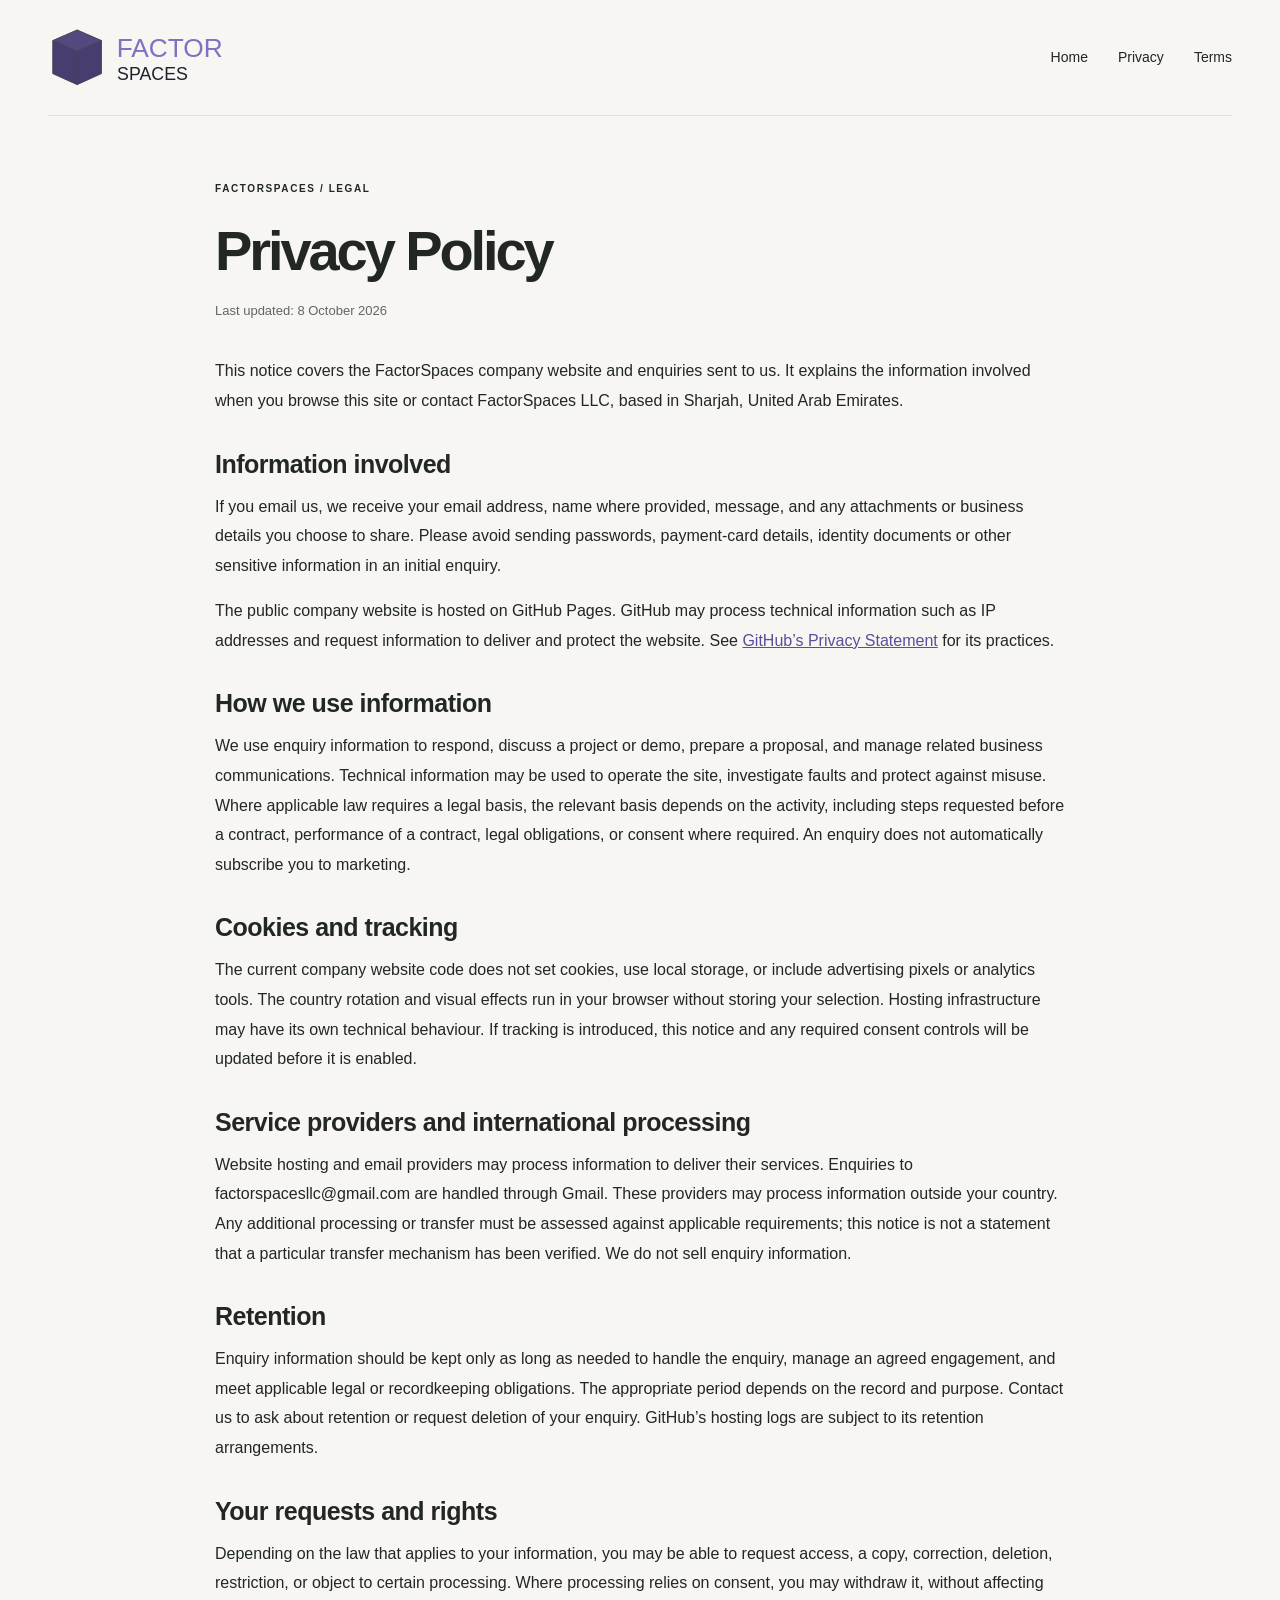
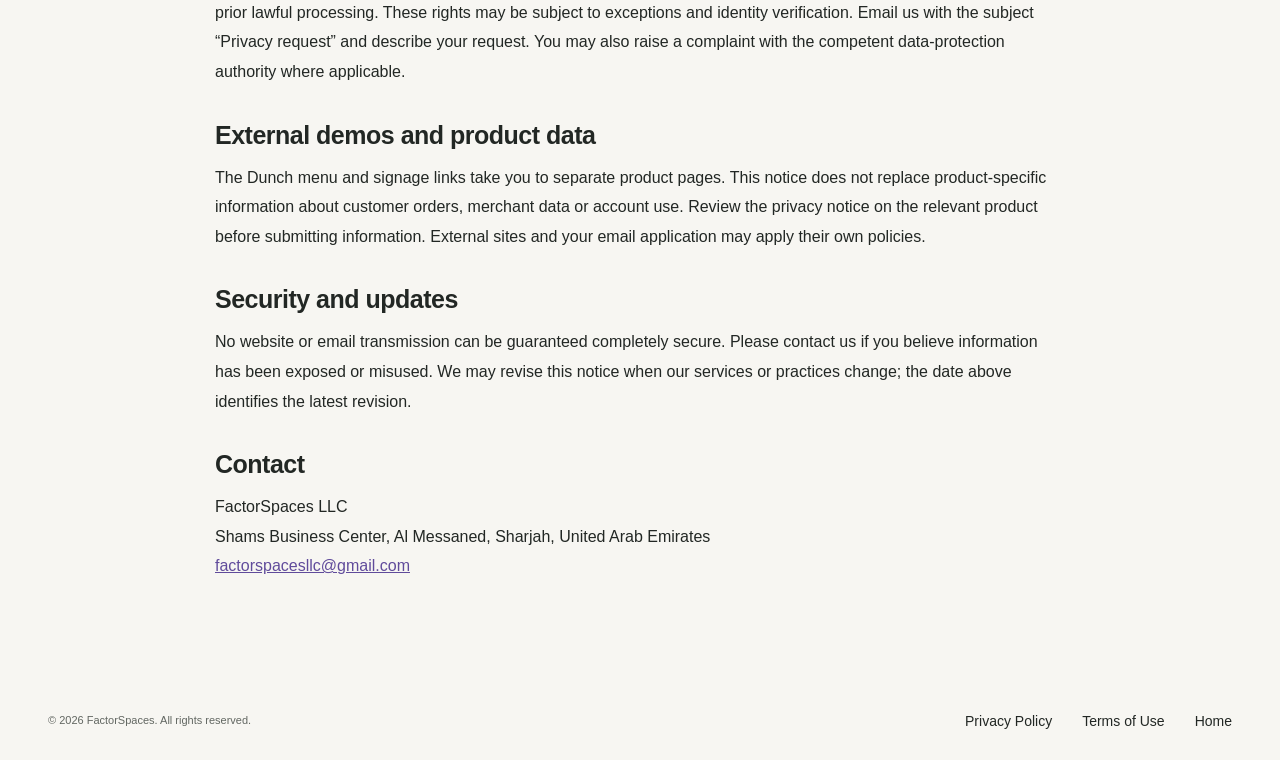
==== privacy.html @ e3635800 "Refresh FactorSpaces website for GCC products and services" ====
<!DOCTYPE html>
<html lang="en"><head><meta charset="UTF-8"><meta name="viewport" content="width=device-width, initial-scale=1"><title>Privacy Policy | FactorSpaces</title><meta name="description" content="Privacy Policy for the FactorSpaces company website and enquiries."><link rel="canonical" href="https://www.factorspaces.com/privacy.html"><link rel="icon" type="image/svg+xml" href="assets/factorspaces-cube.svg"><link rel="stylesheet" href="style.css"></head><body><a class="skip-link" href="#main">Skip to content</a><header class="site-header wrap"><a class="brand" href="index.html"><img class="brand-logo" src="assets/factorspaces-logo.svg" alt="FactorSpaces" width="470" height="145"></a><nav aria-label="Legal navigation"><a href="index.html">Home</a><a href="privacy.html">Privacy</a><a href="terms.html">Terms</a></nav></header><main id="main" class="legal-page wrap"><p class="eyebrow">FACTORSPACES / LEGAL</p><h1>Privacy Policy</h1><p class="legal-date">Last updated: 8 October 2026</p><p>This notice covers the FactorSpaces company website and enquiries sent to us. It explains the information involved when you browse this site or contact FactorSpaces LLC, based in Sharjah, United Arab Emirates.</p>
<h2>Information involved</h2><p>If you email us, we receive your email address, name where provided, message, and any attachments or business details you choose to share. Please avoid sending passwords, payment-card details, identity documents or other sensitive information in an initial enquiry.</p><p>The public company website is hosted on GitHub Pages. GitHub may process technical information such as IP addresses and request information to deliver and protect the website. See <a href="https://docs.github.com/en/site-policy/privacy-policies/github-general-privacy-statement">GitHub’s Privacy Statement</a> for its practices.</p>
<h2>How we use information</h2><p>We use enquiry information to respond, discuss a project or demo, prepare a proposal, and manage related business communications. Technical information may be used to operate the site, investigate faults and protect against misuse. Where applicable law requires a legal basis, the relevant basis depends on the activity, including steps requested before a contract, performance of a contract, legal obligations, or consent where required. An enquiry does not automatically subscribe you to marketing.</p>
<h2>Cookies and tracking</h2><p>The current company website code does not set cookies, use local storage, or include advertising pixels or analytics tools. The country rotation and visual effects run in your browser without storing your selection. Hosting infrastructure may have its own technical behaviour. If tracking is introduced, this notice and any required consent controls will be updated before it is enabled.</p>
<h2>Service providers and international processing</h2><p>Website hosting and email providers may process information to deliver their services. Enquiries to factorspacesllc@gmail.com are handled through Gmail. These providers may process information outside your country. Any additional processing or transfer must be assessed against applicable requirements; this notice is not a statement that a particular transfer mechanism has been verified. We do not sell enquiry information.</p>
<h2>Retention</h2><p>Enquiry information should be kept only as long as needed to handle the enquiry, manage an agreed engagement, and meet applicable legal or recordkeeping obligations. The appropriate period depends on the record and purpose. Contact us to ask about retention or request deletion of your enquiry. GitHub’s hosting logs are subject to its retention arrangements.</p>
<h2>Your requests and rights</h2><p>Depending on the law that applies to your information, you may be able to request access, a copy, correction, deletion, restriction, or object to certain processing. Where processing relies on consent, you may withdraw it, without affecting prior lawful processing. These rights may be subject to exceptions and identity verification. Email us with the subject “Privacy request” and describe your request. You may also raise a complaint with the competent data-protection authority where applicable.</p>
<h2>External demos and product data</h2><p>The Dunch menu and signage links take you to separate product pages. This notice does not replace product-specific information about customer orders, merchant data or account use. Review the privacy notice on the relevant product before submitting information. External sites and your email application may apply their own policies.</p>
<h2>Security and updates</h2><p>No website or email transmission can be guaranteed completely secure. Please contact us if you believe information has been exposed or misused. We may revise this notice when our services or practices change; the date above identifies the latest revision.</p>
<h2>Contact</h2><p>FactorSpaces LLC<br>Shams Business Center, Al Messaned, Sharjah, United Arab Emirates<br><a href="mailto:factorspacesllc@gmail.com?subject=Privacy%20request">factorspacesllc@gmail.com</a></p></main><footer class="wrap"><p>© 2026 FactorSpaces. All rights reserved.</p><nav aria-label="Footer navigation"><a href="privacy.html">Privacy Policy</a><a href="terms.html">Terms of Use</a><a href="index.html">Home</a></nav></footer></body></html>
---- style.css ----
:root {
  --paper:#f7f6f2;
  --ink:#222724;
  --muted:#626762;
  --accent:#604b9b;
  --line:#dedfd8;
  --font:Arial,Helvetica,sans-serif
}
* {
  box-sizing:border-box
}
html {
  scroll-behavior:smooth;
  scroll-padding-top:28px
}
body {
  margin:0;
  background:var(--paper);
  color:var(--ink);
  font-family:var(--font);
  line-height:1.6
}
a {
  color:inherit;
  text-decoration:none
}
a:focus-visible {
  outline:3px solid var(--accent);
  outline-offset:6px;
  border-radius:3px
}
p,h1,h2,h3 {
  margin:0
}
h1,h2,h3 {
  line-height:1.08;
  letter-spacing:-.055em
}
em {
  font-style:normal;
  color:var(--accent)
}
.wrap {
  width:min(1240px,calc(100% - 96px));
  margin-inline:auto
}
.skip-link {
  position:absolute;
  top:-100px;
  left:20px;
  padding:12px;
  background:white;
  z-index:10
}
.skip-link:focus {
  top:12px
}
.site-header {
  display:flex;
  align-items:center;
  justify-content:space-between;
  padding-block:28px;
  border-bottom:1px solid var(--line);
  gap:24px
}
.brand {
  display:flex;
  align-items:center;
  gap:10px;
  font-size:22px;
  font-weight:750;
  letter-spacing:-1px
}
nav {
  display:flex;
  gap:30px;
  font-size:14px
}
nav a:hover,.text-link:hover {
  color:var(--accent)
}
.button {
  display:inline-flex;
  justify-content:space-between;
  align-items:center;
  gap:30px;
  background:var(--accent);
  color:white;
  padding:15px 22px;
  border-radius:5px;
  font-size:14px;
  font-weight:700;
  transition:background .2s
}
.button:hover {
  background:#493d70
}
.button.small {
  padding:11px 18px
}
.hero {
  display:grid;
  grid-template-columns:1.3fr 1fr;
  gap:45px;
  align-items:center;
  padding-block:90px 82px
}
.eyebrow {
  font-size:10px;
  font-weight:700;
  letter-spacing:1.6px;
  display:flex;
  align-items:center;
  gap:9px;
  margin-bottom:24px
}
.dot {
  height:7px;
  width:7px;
  border-radius:50%;
  background:var(--accent)
}
h1 {
  font-size:clamp(42px,4.8vw,68px);
  font-weight:650;
  line-height:1.07
}
.intro {
  font-size:17px;
  color:var(--muted);
  max-width:550px;
  margin-top:28px;
  line-height:1.75
}
.hero-actions {
  display:flex;
  align-items:center;
  gap:26px;
  margin-top:32px
}
.text-link {
  display:inline-flex;
  align-items:center;
  justify-content:space-between;
  gap:16px;
  font-size:14px;
  font-weight:700
}
.hero-note {
  font-size:12px;
  color:var(--muted);
  margin-top:22px
}
.hero-art {
  position:relative;
  height:400px;
  overflow:hidden;
  background:#efedf4;
  border:1px solid #e1dce9;
  border-radius:9px
}
.art-grid {
  position:absolute;
  inset:0;
  background-image:linear-gradient(#d9d2e6 1px,transparent 1px),linear-gradient(90deg,#d9d2e6 1px,transparent 1px);
  background-size:40px 40px;
  opacity:.45
}
.orbit {
  position:absolute;
  border:1px solid #bcb0d0;
  border-radius:50%;
  width:310px;
  height:310px;
  top:45px;
  left:calc(50% - 155px)
}
.orbit-two {
  width:210px;
  height:210px;
  top:95px;
  left:calc(50% - 105px);
  border-style:dashed
}
.art-label {
  position:absolute;
  left:24px;
  font-size:9px;
  letter-spacing:1.4px;
  color:#635873;
  font-weight:700
}
.top-label {
  top:20px
}
.bottom-label {
  bottom:20px
}
.art-center {
  position:absolute;
  top:145px;
  left:calc(50% - 55px);
  width:110px;
  height:110px;
  border-radius:24px;
  background:var(--accent);
  box-shadow:0 18px 40px #604b9b28;
  display:grid;
  place-items:center;
  transform:rotate(-10deg)
}
.art-tile {
  position:absolute;
  display:flex;
  align-items:center;
  gap:10px;
  padding:12px 18px;
  background:var(--paper);
  border:1px solid #d8cfe5;
  box-shadow:0 8px 24px #493d700d;
  border-radius:7px;
  font-size:12px;
  font-weight:bold
}
.tile-symbol {
  font-size:25px;
  color:var(--accent)
}
.tile-software {
  top:70px;
  left:32px;
  transform:rotate(-6deg)
}
.tile-store {
  top:180px;
  right:16px;
  transform:rotate(7deg)
}
.tile-create {
  bottom:65px;
  left:53px;
  transform:rotate(-4deg)
}
.capability-strip {
  border-block:1px solid var(--line)
}
.capability-strip .wrap {
  display:flex;
  justify-content:space-between;
  align-items:center;
  gap:20px;
  padding-block:20px;
  font-size:10px;
  font-weight:700;
  letter-spacing:1.8px
}
.capability-strip span:nth-child(even) {
  color:var(--accent);
  font-size:19px
}
.section {
  padding-block:90px
}
.section-heading {
  display:flex;
  justify-content:space-between;
  gap:50px;
  align-items:flex-end;
  margin-bottom:40px
}
h2 {
  font-size:clamp(32px,3.5vw,46px);
  font-weight:600
}
.section-heading>p {
  max-width:330px;
  color:var(--muted);
  font-size:15px
}
.product-grid {
  display:grid;
  grid-template-columns:1fr 1fr;
  gap:24px
}
.product-card {
  border:1px solid var(--line);
  border-radius:8px;
  overflow:hidden;
  background:#fff
}
.product-visual {
  height:300px;
  position:relative;
  display:flex;
  align-items:center;
  justify-content:center;
  overflow:hidden
}
.pos-visual {
  background:#eee9f8
}
.mock-pos {
  width:85%;
  max-width:430px;
  background:#fff;
  border:7px solid #29343e;
  border-radius:10px;
  box-shadow:0 15px 0 -6px #29343e22;
  transform:rotate(-3deg)
}
.mock-top {
  display:flex;
  justify-content:space-between;
  align-items:center;
  padding:12px;
  border-bottom:1px solid #eee;
  font-size:12px
}
.mock-top span {
  font-size:8px;
  color:#626762
}
.pos-body {
  display:grid;
  grid-template-columns:1.7fr 1fr;
  padding:12px;
  gap:10px
}
.pos-items {
  display:grid;
  grid-template-columns:repeat(3,1fr);
  gap:6px;
  font-size:7px;
  color:#515856
}
.pos-items>span {
  background:#f0f2f5;
  border-radius:3px;
  padding:7px;
  text-align:center
}
.pos-items .food-tile {
  font-size:25px;
  background:#e8edf9;
  color:#344a95
}
.food-tile small {
  display:block;
  font-size:8px;
  color:#303a43
}
.pos-order {
  font-size:9px;
  border-left:1px solid #eee;
  padding-left:10px;
  display:flex;
  flex-direction:column;
  gap:10px
}
.mock-line {
  height:4px;
  background:#e4e7ee;
  width:100%
}
.mock-line.short {
  width:65%
}
.mock-pay {
  background:var(--accent);
  padding:7px;
  color:white;
  text-align:center;
  border-radius:3px;
  margin-top:auto;
  font-size:8px
}
.visual-caption {
  position:absolute;
  bottom:12px;
  left:20px;
  font-size:8px;
  letter-spacing:1px;
  color:#525b70
}
.dunch-visual {
  background:#edf0df;
  gap:30px
}
.dunch-side {
  font-size:23px;
  line-height:1.3;
  letter-spacing:-.7px
}
.dunch-side strong {
  color:#4d663d;
  font-weight:600
}
.mock-phone {
  width:145px;
  height:250px;
  border:5px solid #30352e;
  border-radius:22px;
  background:#fff;
  padding:12px 9px;
  transform:rotate(6deg);
  box-shadow:10px 12px 0 #53693e12
}
.phone-speaker {
  height:4px;
  width:35px;
  background:#30352e;
  border-radius:4px;
  margin:-6px auto 13px
}
.mock-phone>b {
  font-size:23px;
  letter-spacing:-1px
}
.mock-phone>b span {
  font-size:10px;
  color:#597448
}
.mock-phone>small {
  display:block;
  font-size:6px;
  letter-spacing:1px;
  margin:4px 0
}
.phone-food {
  background:#e8ecd7;
  border-radius:7px;
  height:57px;
  display:grid;
  place-items:center;
  font-size:40px;
  color:#7a8948
}
.phone-row {
  display:flex;
  justify-content:space-between;
  padding:9px 0;
  border-bottom:1px solid #eee;
  font-size:7px
}
.phone-checkout {
  background:#365c3f;
  color:#fff;
  font-size:7px;
  text-align:center;
  padding:9px 2px;
  border-radius:4px;
  margin-top:10px
}
.product-copy {
  padding:30px
}
.product-title {
  display:flex;
  align-items:center;
  justify-content:space-between;
  gap:10px;
  flex-wrap:wrap
}
h3 {
  font-size:26px;
  font-weight:650
}
.status {
  font-size:10px;
  background:#f2f3ef;
  color:#51594b;
  padding:5px 9px;
  border-radius:20px
}
.product-copy>p {
  font-size:14px;
  color:var(--muted);
  margin-top:18px
}
.tags {
  display:flex;
  flex-wrap:wrap;
  gap:8px;
  margin-block:20px 25px
}
.tags span {
  font-size:10px;
  padding:4px 8px;
  border:1px solid var(--line);
  border-radius:3px
}
.services-section {
  background:#eeebf1;
  border-block:1px solid var(--line)
}
.service-grid {
  display:grid;
  grid-template-columns:repeat(2,1fr);
  gap:20px
}
.service-card {
  background:var(--paper);
  border:1px solid var(--line);
  border-radius:7px;
  padding:32px;
  display:flex;
  flex-direction:column
}
.service-top {
  display:flex;
  justify-content:space-between;
  align-items:center;
  margin-bottom:30px
}
.service-icon {
  background:#ece6f6;
  color:var(--accent);
  width:43px;
  height:43px;
  display:grid;
  place-items:center;
  font-size:27px;
  border-radius:7px
}
.service-number {
  font-size:11px;
  color:var(--muted)
}
.service-card h3 {
  font-size:28px;
  line-height:1.15
}
.service-card p {
  color:var(--muted);
  font-size:14px;
  margin-top:18px;
  max-width:440px
}
.service-card ul {
  padding-left:18px;
  color:var(--muted);
  font-size:13px;
  line-height:1.9;
  margin-block:18px 28px
}
.service-card .text-link {
  margin-top:auto;
  border-top:1px solid var(--line);
  padding-top:20px;
  align-self:stretch
}
.service-note {
  font-size:12px;
  color:var(--muted);
  max-width:780px;
  margin-top:26px
}
.about-section {
  display:grid;
  grid-template-columns:1fr 1fr;
  gap:60px
}
.about-copy p {
  font-size:15px;
  color:var(--muted);
  margin-bottom:22px
}
.about-copy .large-copy {
  font-size:23px;
  line-height:1.5;
  color:var(--ink);
  letter-spacing:-.6px
}
.contact-section {
  background:var(--accent);
  color:white;
  padding-block:70px
}
.contact-inner {
  display:grid;
  grid-template-columns:1.3fr 1fr;
  gap:70px;
  align-items:center
}
.contact-inner .eyebrow {
  color:#e9e1ff
}
.contact-inner h2 {
  font-size:48px
}
.contact-inner>div>p:not(.eyebrow) {
  max-width:440px;
  font-size:15px;
  margin-block:24px
}
.button.light {
  background:var(--paper);
  color:var(--accent)
}
.button.light:hover {
  background:#e9e1f6
}
.contact-details {
  border-left:1px solid #ffffff50;
  padding-left:40px
}
.contact-details>span {
  display:block;
  font-size:10px;
  letter-spacing:1.5px;
  color:#e9e1ff;
  margin-bottom:10px
}
.contact-details>a {
  display:block;
  font-size:clamp(14px,1.6vw,22px);
  letter-spacing:-.5px;
  margin-bottom:32px;
  overflow-wrap:anywhere
}
.contact-details a:hover {
  text-decoration:underline
}
.contact-details p {
  font-size:15px
}
footer {
  display:flex;
  align-items:center;
  justify-content:space-between;
  gap:20px;
  padding-block:28px
}
footer .brand {
  font-size:18px
}
footer p,footer .text-link {
  font-size:11px;
  color:var(--muted)
}

@media(min-width:1500px) {
  .hero {
  padding-block:110px
}
.hero-art {
  height:430px
}

}

@media(max-width:1000px) {
  .wrap {
  width:calc(100% - 48px)
}
.hero {
  gap:25px;
  padding-block:60px
}
.hero-art {
  height:350px
}
.hero-actions {
  gap:16px;
  flex-wrap:wrap
}
.tile-software {
  left:14px
}
.tile-store {
  right:8px
}
.tile-create {
  left:28px
}
.dunch-side {
  font-size:18px
}
.dunch-visual {
  gap:20px
}
.product-copy {
  padding:23px
}
.section {
  padding-block:65px
}
.contact-inner {
  gap:30px
}
.contact-details {
  padding-left:25px
}
.header-cta {
  display:none
}

}

@media(max-width:700px) {
  .wrap {
  width:calc(100% - 36px)
}
.site-header {
  flex-wrap:wrap;
  gap:18px;
  padding-block:20px
}
nav {
  width:100%;
  justify-content:space-between;
  gap:15px;
  font-size:13px
}
.hero {
  grid-template-columns:1fr;
  gap:35px;
  padding-block:42px
}
.hero h1 {
  font-size:clamp(38px,8.9vw,60px)
}
.hero .eyebrow {
  font-size:8px;
  letter-spacing:1.1px
}
.intro {
  font-size:16px
}
.hero-art {
  height:330px
}
.capability-strip .wrap {
  flex-wrap:wrap;
  justify-content:center;
  gap:10px 16px;
  font-size:8px;
  letter-spacing:1px
}
.capability-strip span:nth-child(even) {
  display:none
}
.section-heading {
  flex-direction:column;
  align-items:flex-start;
  gap:22px;
  margin-bottom:28px
}
.section-heading>p {
  max-width:100%
}
.product-grid,.service-grid,.about-section,.contact-inner {
  grid-template-columns:1fr
}
.product-visual {
  height:275px
}
.product-copy {
  padding:24px
}
.service-card {
  padding:26px
}
.about-section {
  gap:28px
}
.contact-inner h2 {
  font-size:40px
}
.contact-details {
  border-left:0;
  border-top:1px solid #ffffff50;
  padding:26px 0 0;
  margin-top:10px
}
.contact-details>a {
  font-size:21px
}
.contact-section {
  padding-block:50px
}
footer {
  flex-wrap:wrap
}
footer p {
  order:3;
  width:100%
}
.section {
  padding-block:50px
}
.eyebrow {
  margin-bottom:18px
}
.dunch-side {
  font-size:21px
}
.dunch-visual {
  gap:25px
}

}

@media(prefers-reduced-motion:reduce) {
  html {
  scroll-behavior:auto
}
*,*::before,*::after {
  transition:none!important;
  animation:none!important
}

}

/* Brand assets reconstructed from the supplied letterhead reference. */
.brand-logo { display:block; width:190px; height:auto; }
footer .brand-logo { width:160px; }
.art-center { background:transparent; box-shadow:none; transform:none; width:125px; height:145px; top:125px; left:calc(50% - 62px); }
.hero-cube { width:100%; height:100%; object-fit:contain; }
@media(max-width:700px) { .brand-logo { width:170px; } .art-center { top:100px; } }

/* GCC market selector and progressive motion. */
.market-showcase { margin-top:30px; }
.market-line { display:flex; align-items:center; flex-wrap:wrap; gap:7px; font-size:14px; }
.market-line strong { color:var(--accent); display:inline-block; min-width:100px; }
.market-controls[hidden] { display:none; }
.market-controls button { border:1px solid var(--line); border-radius:50%; width:28px; height:28px; color:var(--accent); background:transparent; cursor:pointer; }
button:focus-visible { outline:3px solid var(--accent); outline-offset:4px; }
.market-showcase .hero-note { margin-top:12px; }
.service-card, .product-card { transition:transform .25s, box-shadow .25s; }
.art-center { transition:transform .2s ease-out; }
.button span, .text-link span { display:inline-block; transition:transform .2s; }
@media(hover:hover) and (prefers-reduced-motion:no-preference) {
  .service-card:hover, .product-card:hover { transform:translateY(-4px); box-shadow:0 12px 28px #493d7010; }
  .button:hover span, .text-link:hover span { transform:translate(2px,-2px); }
}
@media(prefers-reduced-motion:no-preference) {
  .hero-cube { animation:cube-float 6s ease-in-out infinite; }
  .dot { animation:signal-pulse 3s ease-in-out infinite; }
}
@keyframes cube-float { 0%,100% { transform:translateY(0); } 50% { transform:translateY(-7px); } }
@keyframes signal-pulse { 0%,100% { box-shadow:0 0 0 0 #604b9b20; } 50% { box-shadow:0 0 0 5px #604b9b00; } }

.product-actions { display:flex; flex-wrap:wrap; gap:16px 24px; }
.sr-only { position:absolute; width:1px; height:1px; padding:0; margin:-1px; overflow:hidden; clip-path:inset(50%); white-space:nowrap; border:0; }

.signage-card { grid-column:1 / -1; display:grid; grid-template-columns:1fr 1fr; }
.signage-visual { background:#e9e4f1; height:100%; min-height:300px; padding:35px; }
.mock-screen { width:100%; max-width:480px; background:#faf8f3; border:9px solid #303038; border-radius:9px; box-shadow:0 15px 0 -7px #493d7020; transform:rotate(-2deg); padding:16px; }
.screen-heading { display:flex; justify-content:space-between; align-items:center; gap:12px; font-weight:700; font-size:15px; color:var(--accent); }
.screen-heading>span { font-size:6px; letter-spacing:1px; color:var(--muted); }
.screen-menu { display:grid; grid-template-columns:repeat(3,1fr); gap:9px; margin-top:15px; }
.screen-menu>div { background:#ede8f5; border-radius:4px; padding:10px 4px; text-align:center; }
.screen-dish { display:block; font-size:32px; color:#6d5b94; line-height:1.5; }
.screen-menu b { display:block; font-size:8px; }
.screen-menu small { display:block; font-size:6px; color:var(--muted); margin-top:4px; }
.screen-progress { display:flex; gap:4px; justify-content:center; margin-top:14px; }
.screen-progress span { height:3px; width:22px; background:#d4ccdf; border-radius:3px; }
.screen-progress span:first-child { background:var(--accent); }
@media(max-width:700px) { .signage-card { grid-template-columns:1fr; } .signage-visual { min-height:275px; padding:28px; } }

/* Clear primary actions with comfortable touch targets. */
.product-actions { align-items:center; gap:16px 22px; margin-top:6px; }
.product-cta { min-height:48px; padding:13px 19px; border:1px solid transparent; box-shadow:0 3px 0 #493d7020; font-size:13px; line-height:1.4; gap:22px; }
.product-cta:hover { background:#493d70; box-shadow:0 5px 14px #493d7026; }
.product-cta:active { box-shadow:none; }
.product-actions>.text-link { font-size:12px; min-height:44px; text-decoration:underline; text-underline-offset:5px; text-decoration-color:#c4b8d8; }
@media(max-width:420px) { .product-actions { align-items:stretch; flex-direction:column; gap:8px; } .product-actions>.text-link { align-self:flex-start; } }

/* Shared action footers keep product cards aligned. */
.product-card:not(.signage-card) { display:flex; flex-direction:column; }
.product-copy { display:flex; flex-direction:column; flex:1; }
.product-visual { flex-shrink:0; }
.product-actions { display:flex; flex-direction:column; align-items:flex-start; gap:8px; margin-top:auto; padding-top:4px; }
.product-cta { min-height:48px; padding:14px 20px; box-shadow:none; }
.product-cta:hover, .product-cta:active { box-shadow:none; }
.product-actions>.text-link { min-height:44px; display:inline-flex; align-items:center; font-size:13px; }
@media(min-width:701px) { .product-card:not(.signage-card) .product-actions { min-height:104px; } }
@media(max-width:700px) { .product-actions { align-items:stretch; } .product-cta { width:100%; justify-content:center; text-align:center; } .product-actions>.text-link { align-self:flex-start; } }

/* Illustrated menu, inspired by the live Dunch storefront. */
.dunch-visual { gap:28px; }
.dunch-side { font-size:22px; max-width:180px; }
.mock-phone.menu-inspired { width:172px; height:266px; padding:0; border:5px solid #30352e; border-radius:20px; background:#fcfaf3; transform:rotate(4deg); flex-shrink:0; overflow:hidden; }
.menu-inspired .phone-speaker { position:absolute; top:5px; left:calc(50% - 17px); margin:0; z-index:1; background:#ffffff80; }
.menu-preview-header { background:#28553f; color:#fff; padding:16px 10px 10px; border-radius:0 0 15px 15px; }
.menu-preview-top { display:flex; justify-content:space-between; align-items:center; gap:4px; font-size:5px; margin-bottom:8px; }
.menu-preview-top>span:first-child { background:#e4ef94; color:#214c36; border-radius:4px; font-size:7px; font-weight:bold; padding:3px; }
.menu-preview-top small { background:#e4ef94; color:#214c36; padding:2px 4px; border-radius:8px; font-size:4px; letter-spacing:.4px; }
.menu-preview-header>b { font-size:17px; line-height:1; letter-spacing:-.7px; }
.menu-preview-header p { font-size:6px; margin-top:4px; }
.menu-preview-location { font-size:5px; display:block; margin-top:7px; opacity:.85; }
.menu-preview-content { padding:10px 8px; }
.menu-offer-label { display:block; font-size:5px; letter-spacing:.8px; color:#28553f; font-weight:bold; margin-bottom:5px; }
.menu-preview-offer { display:flex; overflow:hidden; border:1px solid #dce5c8; border-radius:8px; background:#f8fced; }
.menu-dish { background:#e1d9b7; color:#6f7e45; display:grid; place-items:center; width:43px; font-size:33px; }
.menu-preview-offer>div { padding:6px; flex:1; }
.menu-preview-offer b { display:block; font-size:7px; }
.menu-preview-offer small { display:block; font-size:6px; margin:4px 0; }
.menu-preview-offer s { color:#737766; font-size:5px; }
.menu-add { display:block; text-align:center; background:#e1ef89; border-radius:4px; font-size:6px; font-weight:bold; padding:3px; }
.menu-preview-search { padding:6px; border:1px solid #e4e7db; border-radius:7px; background:white; color:#6c7468; font-size:5px; margin-top:7px; }
.menu-preview-chips { display:flex; gap:4px; margin-top:6px; font-size:4px; }
.menu-preview-chips span { padding:4px 6px; border:1px solid #e4e7db; border-radius:10px; background:white; }
.menu-preview-chips span:first-child { background:#28553f; color:white; border-color:#28553f; }
.menu-preview-item { display:flex; align-items:center; gap:5px; margin-top:7px; font-size:5px; padding:5px; border-radius:6px; background:white; border:1px solid #e4e7db; }
.menu-preview-item>span:first-child { font-size:18px; color:#7a8948; }
.menu-preview-item b,.menu-preview-item small { display:block; }
.menu-item-add { margin-left:auto; color:#28553f; font-weight:bold; font-size:10px; }
@media(max-width:1000px) and (min-width:701px) { .dunch-visual { gap:14px; } .dunch-side { font-size:17px; max-width:105px; } .mock-phone.menu-inspired { width:155px; } }
@media(max-width:380px) { .dunch-visual { gap:14px; } .dunch-side { font-size:17px; max-width:110px; } .mock-phone.menu-inspired { width:155px; } }

/* Illustrated signage mirrors the live player's three-card composition. */
.mock-screen.signage-inspired { background:#183c2e; padding:12px; transform:rotate(-2deg); }
.signage-menu { display:grid; grid-template-columns:repeat(3,minmax(0,1fr)); gap:8px; }
.signage-dish-card { overflow:hidden; border-radius:9px; background:#f5f5e9; border:1px solid #ffffff30; }
.signage-dish-art { position:relative; height:125px; display:grid; place-items:center; background:linear-gradient(145deg,#647653,#294638); overflow:hidden; }
.dish-two { background:linear-gradient(145deg,#6a7450,#304b38); }
.dish-three { background:linear-gradient(145deg,#8b815d,#365847); }
.dish-plate { width:90px; height:90px; border-radius:50%; background:#e5dfbd; border:7px solid #ded8ba; box-shadow:4px 8px 14px #071d2850,inset 0 0 0 2px #aea883; display:grid; place-items:center; transform:rotate(-15deg); }
.dish-plate>span { width:61px; height:61px; border-radius:50%; background:radial-gradient(circle at 35% 30%,#c4b975,#75814a 70%); display:grid; place-items:center; color:#3b573a; font-size:43px; }
.dish-two .dish-plate>span { color:#466432; background:#b9b584; }
.dish-three .dish-plate>span { color:#647344; background:#c3b77c; }
.signage-dish-art>small { position:absolute; left:8px; bottom:7px; font-size:6px; letter-spacing:1px; color:#fff; font-weight:bold; }
.signage-dish-info { display:flex; justify-content:space-between; align-items:center; gap:4px; padding:10px 6px; color:#203b2b; min-height:53px; }
.signage-dish-info b { display:block; font-size:8px; letter-spacing:-.2px; }
.signage-dish-info div>span { display:block; font-size:6px; margin-top:3px; text-align:left; }
.signage-dish-info>strong { background:#dce78b; padding:5px 4px; border-radius:5px; font-size:8px; white-space:nowrap; }
@media(max-width:1000px) { .signage-dish-art { height:110px; } .dish-plate { width:70px; height:70px; border-width:5px; } .dish-plate>span { width:48px; height:48px; font-size:34px; } .signage-dish-info { flex-direction:column; align-items:flex-start; gap:6px; padding:7px; } }

.legal-page { max-width:850px; padding-block:65px 85px; }
.legal-page h1 { font-size:clamp(36px,5vw,56px); }
.legal-date { margin:20px 0 35px; font-size:13px; color:var(--muted); }
.legal-page h2 { font-size:25px; margin:35px 0 14px; letter-spacing:-.5px; }
.legal-page>p:not(.eyebrow):not(.legal-date) { font-size:16px; line-height:1.85; margin-bottom:16px; }
.legal-page a { color:var(--accent); text-decoration:underline; overflow-wrap:anywhere; }
.legal-links { font-size:12px; gap:20px; flex-wrap:wrap; }
@media(max-width:700px) { footer nav { flex-wrap:wrap; width:auto; } .legal-page { padding-block:40px 55px; } }
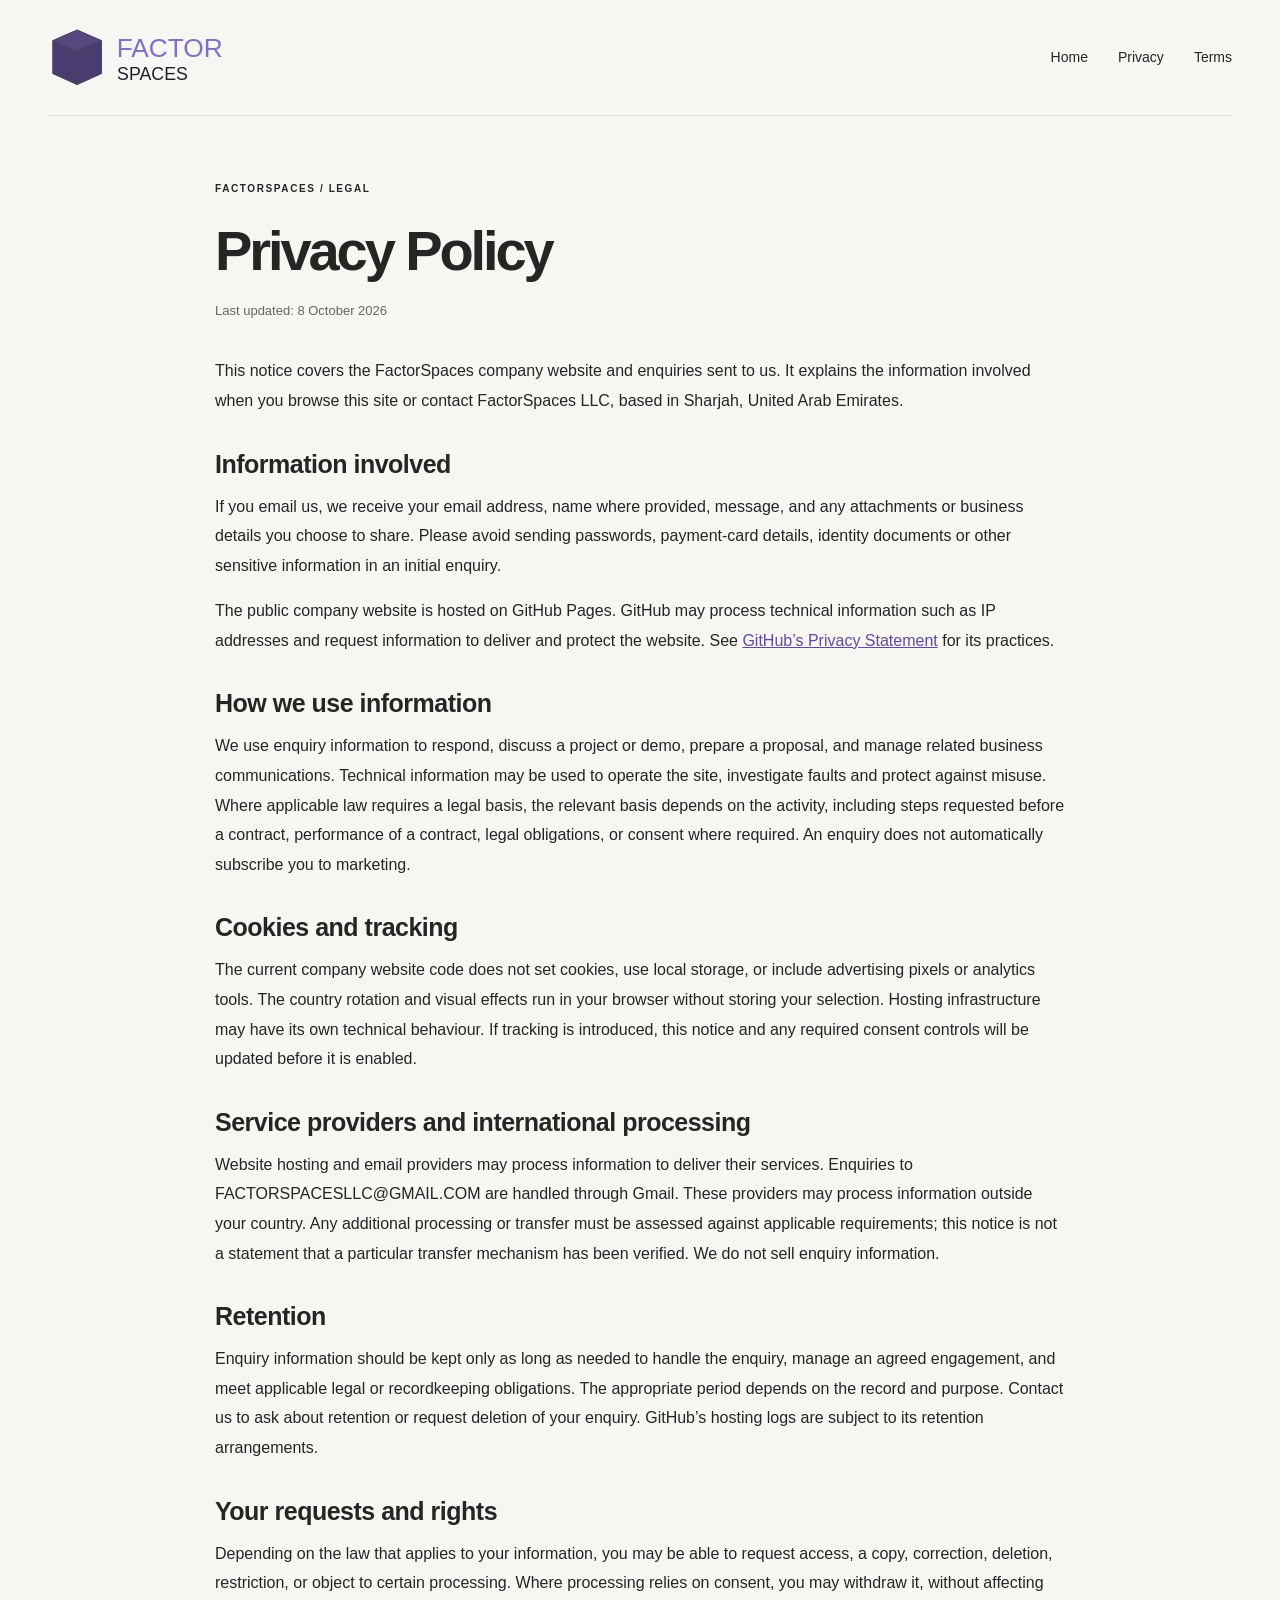
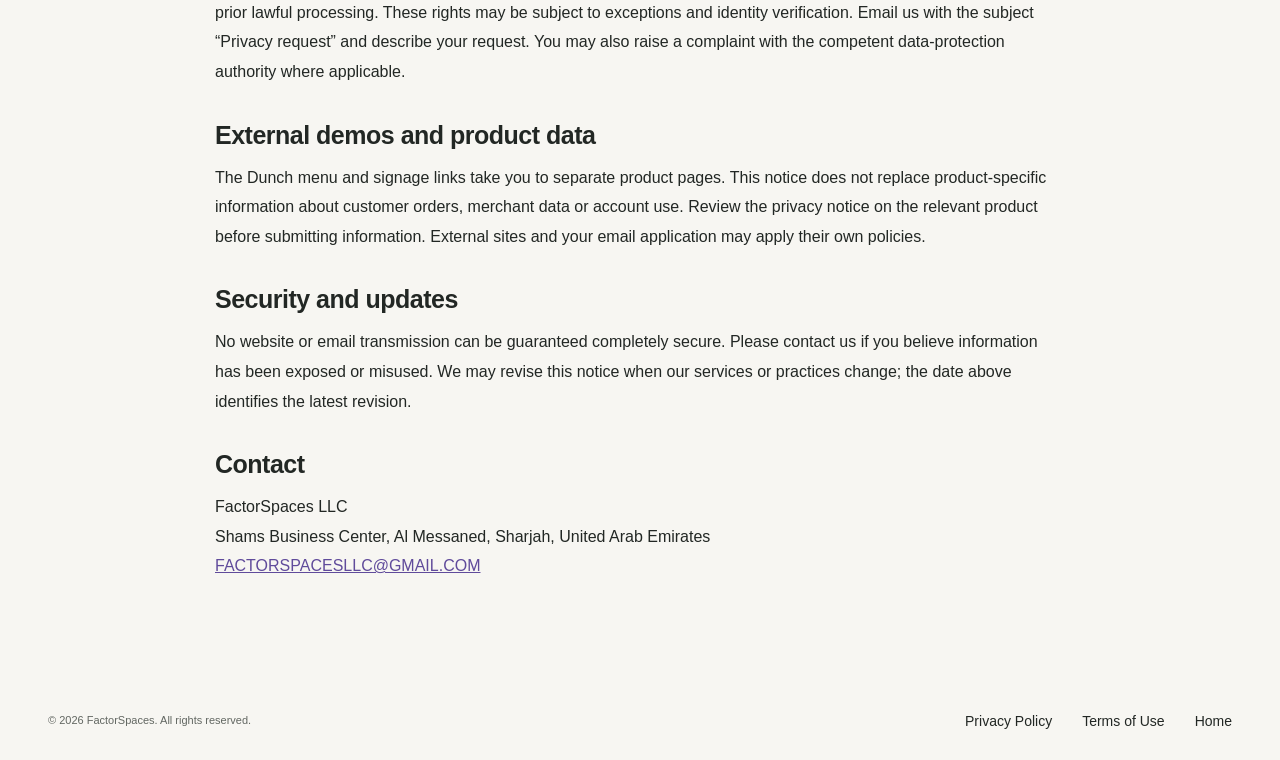
==== commit 71a27b59: "Display company email in uppercase" ====
--- a/privacy.html
+++ b/privacy.html
@@ -3,9 +3,9 @@
 <h2>Information involved</h2><p>If you email us, we receive your email address, name where provided, message, and any attachments or business details you choose to share. Please avoid sending passwords, payment-card details, identity documents or other sensitive information in an initial enquiry.</p><p>The public company website is hosted on GitHub Pages. GitHub may process technical information such as IP addresses and request information to deliver and protect the website. See <a href="https://docs.github.com/en/site-policy/privacy-policies/github-general-privacy-statement">GitHub’s Privacy Statement</a> for its practices.</p>
 <h2>How we use information</h2><p>We use enquiry information to respond, discuss a project or demo, prepare a proposal, and manage related business communications. Technical information may be used to operate the site, investigate faults and protect against misuse. Where applicable law requires a legal basis, the relevant basis depends on the activity, including steps requested before a contract, performance of a contract, legal obligations, or consent where required. An enquiry does not automatically subscribe you to marketing.</p>
 <h2>Cookies and tracking</h2><p>The current company website code does not set cookies, use local storage, or include advertising pixels or analytics tools. The country rotation and visual effects run in your browser without storing your selection. Hosting infrastructure may have its own technical behaviour. If tracking is introduced, this notice and any required consent controls will be updated before it is enabled.</p>
-<h2>Service providers and international processing</h2><p>Website hosting and email providers may process information to deliver their services. Enquiries to factorspacesllc@gmail.com are handled through Gmail. These providers may process information outside your country. Any additional processing or transfer must be assessed against applicable requirements; this notice is not a statement that a particular transfer mechanism has been verified. We do not sell enquiry information.</p>
+<h2>Service providers and international processing</h2><p>Website hosting and email providers may process information to deliver their services. Enquiries to FACTORSPACESLLC@GMAIL.COM are handled through Gmail. These providers may process information outside your country. Any additional processing or transfer must be assessed against applicable requirements; this notice is not a statement that a particular transfer mechanism has been verified. We do not sell enquiry information.</p>
 <h2>Retention</h2><p>Enquiry information should be kept only as long as needed to handle the enquiry, manage an agreed engagement, and meet applicable legal or recordkeeping obligations. The appropriate period depends on the record and purpose. Contact us to ask about retention or request deletion of your enquiry. GitHub’s hosting logs are subject to its retention arrangements.</p>
 <h2>Your requests and rights</h2><p>Depending on the law that applies to your information, you may be able to request access, a copy, correction, deletion, restriction, or object to certain processing. Where processing relies on consent, you may withdraw it, without affecting prior lawful processing. These rights may be subject to exceptions and identity verification. Email us with the subject “Privacy request” and describe your request. You may also raise a complaint with the competent data-protection authority where applicable.</p>
 <h2>External demos and product data</h2><p>The Dunch menu and signage links take you to separate product pages. This notice does not replace product-specific information about customer orders, merchant data or account use. Review the privacy notice on the relevant product before submitting information. External sites and your email application may apply their own policies.</p>
 <h2>Security and updates</h2><p>No website or email transmission can be guaranteed completely secure. Please contact us if you believe information has been exposed or misused. We may revise this notice when our services or practices change; the date above identifies the latest revision.</p>
-<h2>Contact</h2><p>FactorSpaces LLC<br>Shams Business Center, Al Messaned, Sharjah, United Arab Emirates<br><a href="mailto:factorspacesllc@gmail.com?subject=Privacy%20request">factorspacesllc@gmail.com</a></p></main><footer class="wrap"><p>© 2026 FactorSpaces. All rights reserved.</p><nav aria-label="Footer navigation"><a href="privacy.html">Privacy Policy</a><a href="terms.html">Terms of Use</a><a href="index.html">Home</a></nav></footer></body></html>+<h2>Contact</h2><p>FactorSpaces LLC<br>Shams Business Center, Al Messaned, Sharjah, United Arab Emirates<br><a href="mailto:factorspacesllc@gmail.com?subject=Privacy%20request">FACTORSPACESLLC@GMAIL.COM</a></p></main><footer class="wrap"><p>© 2026 FactorSpaces. All rights reserved.</p><nav aria-label="Footer navigation"><a href="privacy.html">Privacy Policy</a><a href="terms.html">Terms of Use</a><a href="index.html">Home</a></nav></footer></body></html>
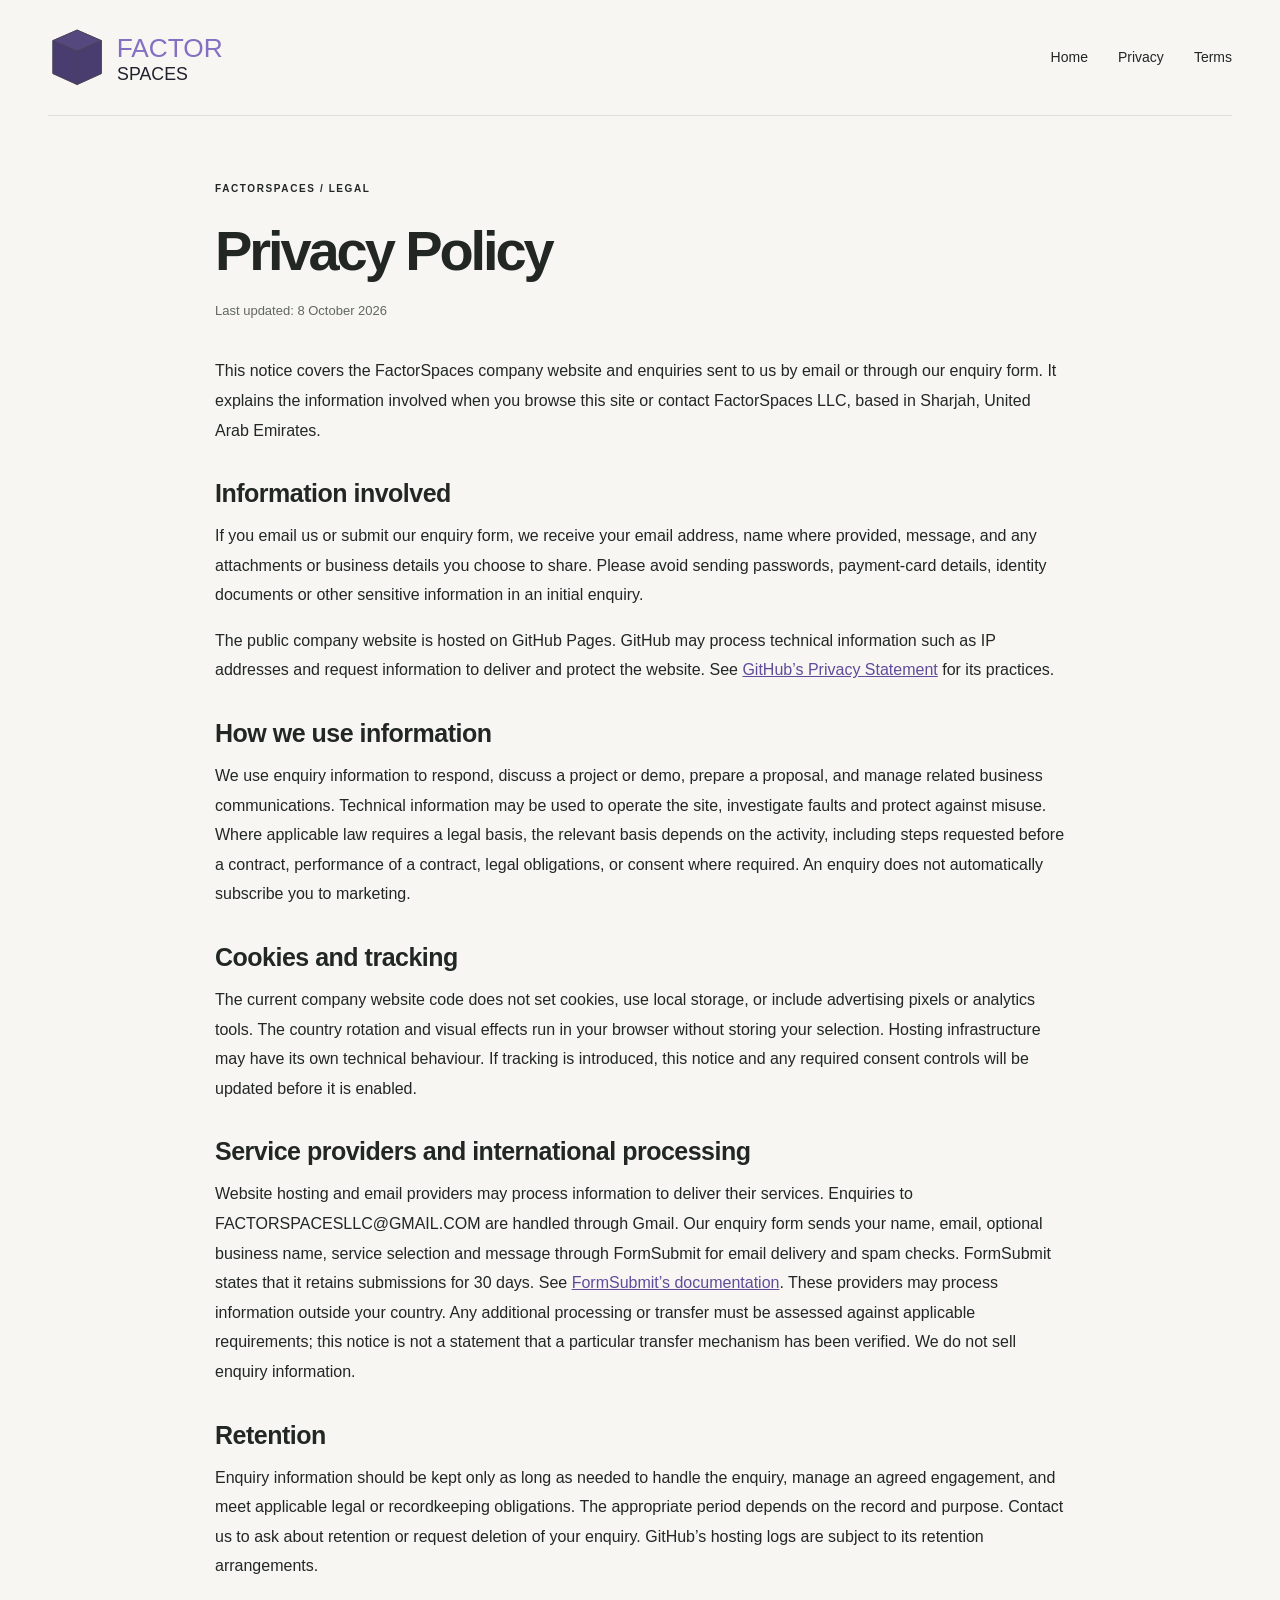
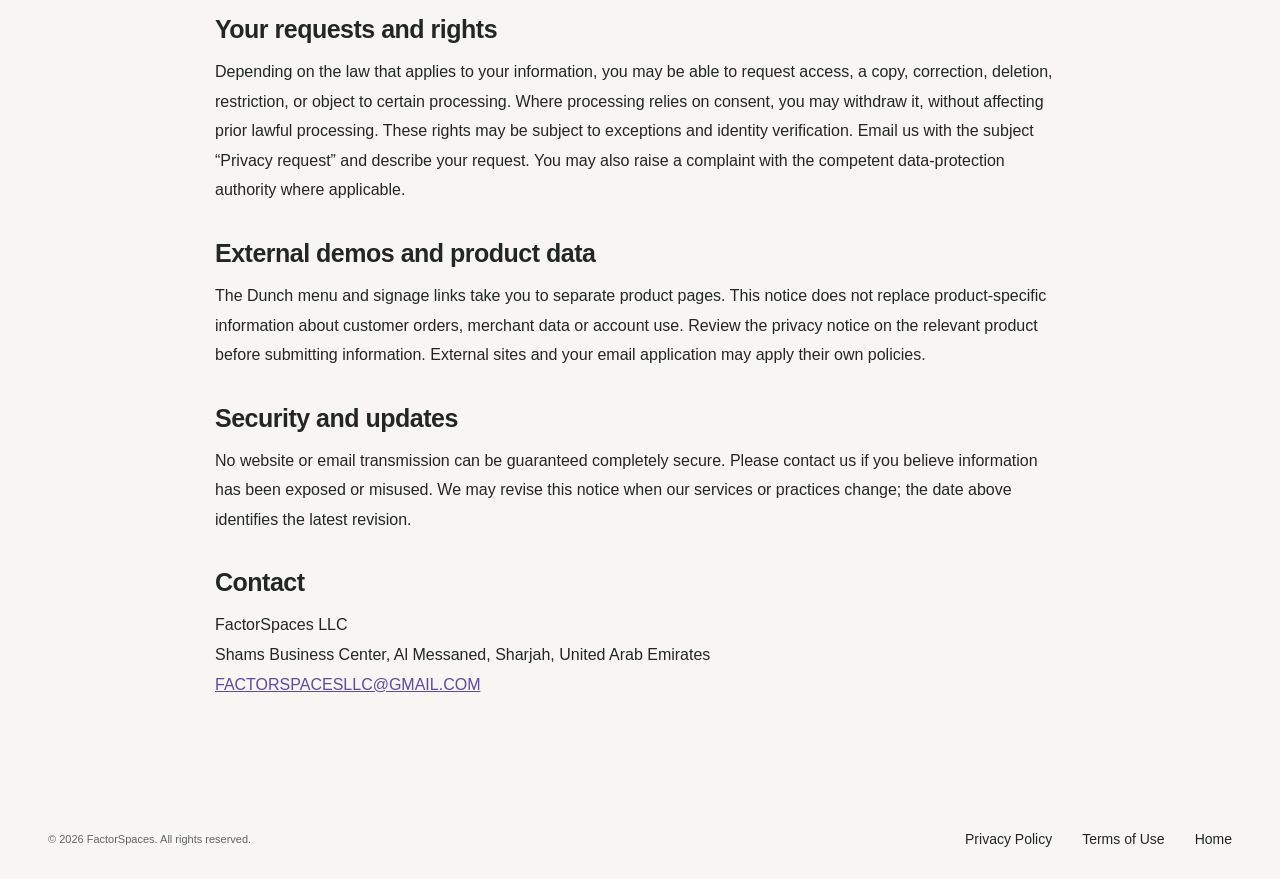
==== commit ee799bca: "Connect enquiry form to FormSubmit with spam protection" ====
--- a/privacy.html
+++ b/privacy.html
@@ -1,9 +1,9 @@
 <!DOCTYPE html>
-<html lang="en"><head><meta charset="UTF-8"><meta name="viewport" content="width=device-width, initial-scale=1"><title>Privacy Policy | FactorSpaces</title><meta name="description" content="Privacy Policy for the FactorSpaces company website and enquiries."><link rel="canonical" href="https://www.factorspaces.com/privacy.html"><link rel="icon" type="image/svg+xml" href="assets/factorspaces-cube.svg"><link rel="stylesheet" href="style.css"></head><body><a class="skip-link" href="#main">Skip to content</a><header class="site-header wrap"><a class="brand" href="index.html"><img class="brand-logo" src="assets/factorspaces-logo.svg" alt="FactorSpaces" width="470" height="145"></a><nav aria-label="Legal navigation"><a href="index.html">Home</a><a href="privacy.html">Privacy</a><a href="terms.html">Terms</a></nav></header><main id="main" class="legal-page wrap"><p class="eyebrow">FACTORSPACES / LEGAL</p><h1>Privacy Policy</h1><p class="legal-date">Last updated: 8 October 2026</p><p>This notice covers the FactorSpaces company website and enquiries sent to us. It explains the information involved when you browse this site or contact FactorSpaces LLC, based in Sharjah, United Arab Emirates.</p>
-<h2>Information involved</h2><p>If you email us, we receive your email address, name where provided, message, and any attachments or business details you choose to share. Please avoid sending passwords, payment-card details, identity documents or other sensitive information in an initial enquiry.</p><p>The public company website is hosted on GitHub Pages. GitHub may process technical information such as IP addresses and request information to deliver and protect the website. See <a href="https://docs.github.com/en/site-policy/privacy-policies/github-general-privacy-statement">GitHub’s Privacy Statement</a> for its practices.</p>
+<html lang="en"><head><meta charset="UTF-8"><meta name="viewport" content="width=device-width, initial-scale=1"><title>Privacy Policy | FactorSpaces</title><meta name="description" content="Privacy Policy for the FactorSpaces company website and enquiries."><link rel="canonical" href="https://www.factorspaces.com/privacy.html"><link rel="icon" type="image/svg+xml" href="assets/factorspaces-cube.svg"><link rel="stylesheet" href="style.css?v=8a98887b96"></head><body><a class="skip-link" href="#main">Skip to content</a><header class="site-header wrap"><a class="brand" href="index.html"><img class="brand-logo" src="assets/factorspaces-logo.svg" alt="FactorSpaces" width="470" height="145"></a><nav aria-label="Legal navigation"><a href="index.html">Home</a><a href="privacy.html">Privacy</a><a href="terms.html">Terms</a></nav></header><main id="main" class="legal-page wrap"><p class="eyebrow">FACTORSPACES / LEGAL</p><h1>Privacy Policy</h1><p class="legal-date">Last updated: 8 October 2026</p><p>This notice covers the FactorSpaces company website and enquiries sent to us by email or through our enquiry form. It explains the information involved when you browse this site or contact FactorSpaces LLC, based in Sharjah, United Arab Emirates.</p>
+<h2>Information involved</h2><p>If you email us or submit our enquiry form, we receive your email address, name where provided, message, and any attachments or business details you choose to share. Please avoid sending passwords, payment-card details, identity documents or other sensitive information in an initial enquiry.</p><p>The public company website is hosted on GitHub Pages. GitHub may process technical information such as IP addresses and request information to deliver and protect the website. See <a href="https://docs.github.com/en/site-policy/privacy-policies/github-general-privacy-statement">GitHub’s Privacy Statement</a> for its practices.</p>
 <h2>How we use information</h2><p>We use enquiry information to respond, discuss a project or demo, prepare a proposal, and manage related business communications. Technical information may be used to operate the site, investigate faults and protect against misuse. Where applicable law requires a legal basis, the relevant basis depends on the activity, including steps requested before a contract, performance of a contract, legal obligations, or consent where required. An enquiry does not automatically subscribe you to marketing.</p>
 <h2>Cookies and tracking</h2><p>The current company website code does not set cookies, use local storage, or include advertising pixels or analytics tools. The country rotation and visual effects run in your browser without storing your selection. Hosting infrastructure may have its own technical behaviour. If tracking is introduced, this notice and any required consent controls will be updated before it is enabled.</p>
-<h2>Service providers and international processing</h2><p>Website hosting and email providers may process information to deliver their services. Enquiries to FACTORSPACESLLC@GMAIL.COM are handled through Gmail. These providers may process information outside your country. Any additional processing or transfer must be assessed against applicable requirements; this notice is not a statement that a particular transfer mechanism has been verified. We do not sell enquiry information.</p>
+<h2>Service providers and international processing</h2><p>Website hosting and email providers may process information to deliver their services. Enquiries to FACTORSPACESLLC@GMAIL.COM are handled through Gmail. Our enquiry form sends your name, email, optional business name, service selection and message through FormSubmit for email delivery and spam checks. FormSubmit states that it retains submissions for 30 days. See <a href="https://formsubmit.co/documentation">FormSubmit’s documentation</a>. These providers may process information outside your country. Any additional processing or transfer must be assessed against applicable requirements; this notice is not a statement that a particular transfer mechanism has been verified. We do not sell enquiry information.</p>
 <h2>Retention</h2><p>Enquiry information should be kept only as long as needed to handle the enquiry, manage an agreed engagement, and meet applicable legal or recordkeeping obligations. The appropriate period depends on the record and purpose. Contact us to ask about retention or request deletion of your enquiry. GitHub’s hosting logs are subject to its retention arrangements.</p>
 <h2>Your requests and rights</h2><p>Depending on the law that applies to your information, you may be able to request access, a copy, correction, deletion, restriction, or object to certain processing. Where processing relies on consent, you may withdraw it, without affecting prior lawful processing. These rights may be subject to exceptions and identity verification. Email us with the subject “Privacy request” and describe your request. You may also raise a complaint with the competent data-protection authority where applicable.</p>
 <h2>External demos and product data</h2><p>The Dunch menu and signage links take you to separate product pages. This notice does not replace product-specific information about customer orders, merchant data or account use. Review the privacy notice on the relevant product before submitting information. External sites and your email application may apply their own policies.</p>
--- a/style.css
+++ b/style.css
@@ -936,3 +936,24 @@
 .legal-page a { color:var(--accent); text-decoration:underline; overflow-wrap:anywhere; }
 .legal-links { font-size:12px; gap:20px; flex-wrap:wrap; }
 @media(max-width:700px) { footer nav { flex-wrap:wrap; width:auto; } .legal-page { padding-block:40px 55px; } }
+
+#contact-dialog { width:min(520px,calc(100% - 32px)); max-height:85vh; overflow:auto; border:1px solid var(--line); border-radius:12px; padding:36px; color:var(--ink); background:var(--paper); box-shadow:0 20px 70px #22272430; }
+#contact-dialog::backdrop { background:#22272480; }
+#contact-dialog h2 { font-size:28px; line-height:1.2; }
+#contact-dialog>p:not(.eyebrow) { margin-top:18px; font-size:14px; color:var(--muted); }
+.dialog-close { position:absolute; right:12px; top:10px; width:36px; height:36px; border:0; background:transparent; font-size:26px; cursor:pointer; }
+.dialog-email { display:block; margin-top:22px; color:var(--accent); font-size:clamp(12px,3.8vw,18px); overflow-wrap:anywhere; font-weight:bold; }
+.contact-options { display:flex; flex-wrap:wrap; gap:16px 22px; align-items:center; margin-top:24px; }
+#copy-email { padding:10px 14px; font:inherit; font-size:13px; border:1px solid var(--line); border-radius:5px; cursor:pointer; background:white; color:var(--ink); }
+
+#enquiry-form { display:grid; gap:15px; margin-top:22px; }
+#enquiry-form label { display:grid; gap:6px; font-size:13px; font-weight:700; }
+#enquiry-form label>span { font-weight:400; color:var(--muted); }
+#enquiry-form input,#enquiry-form select,#enquiry-form textarea { width:100%; padding:11px 12px; border:1px solid #c9c3d2; border-radius:5px; background:white; color:var(--ink); font:inherit; font-size:16px; }
+#enquiry-form textarea { resize:vertical; }
+#enquiry-form :is(input,select,textarea):focus-visible { outline:2px solid var(--accent); outline-offset:2px; }
+.form-trap { position:absolute; left:-10000px; }
+.form-privacy,#form-status { font-size:12px; color:var(--muted); line-height:1.6; margin:0; }
+.form-privacy a,#form-status a { color:var(--accent); text-decoration:underline; overflow-wrap:anywhere; }
+.form-submit { border:0; font-family:inherit; min-height:48px; justify-content:center; cursor:pointer; }
+.form-submit:disabled { opacity:.55; cursor:default; }
